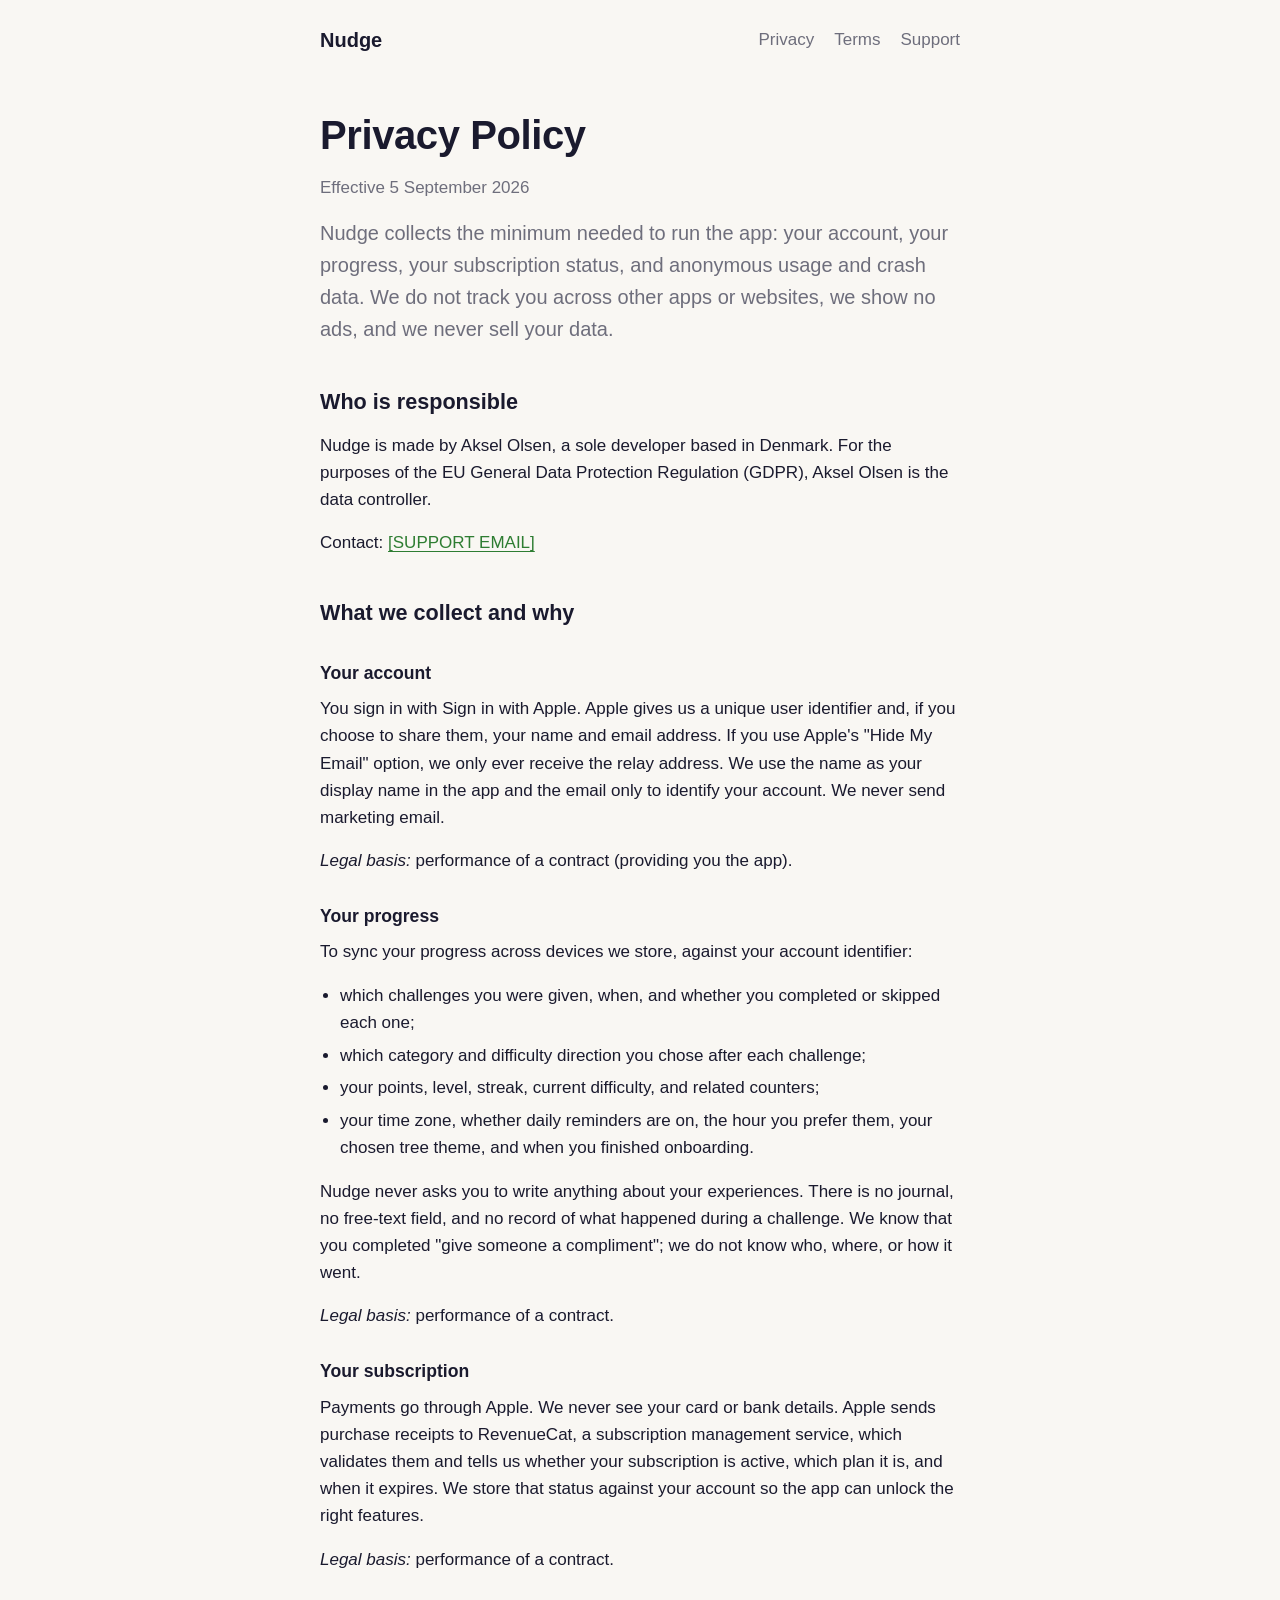
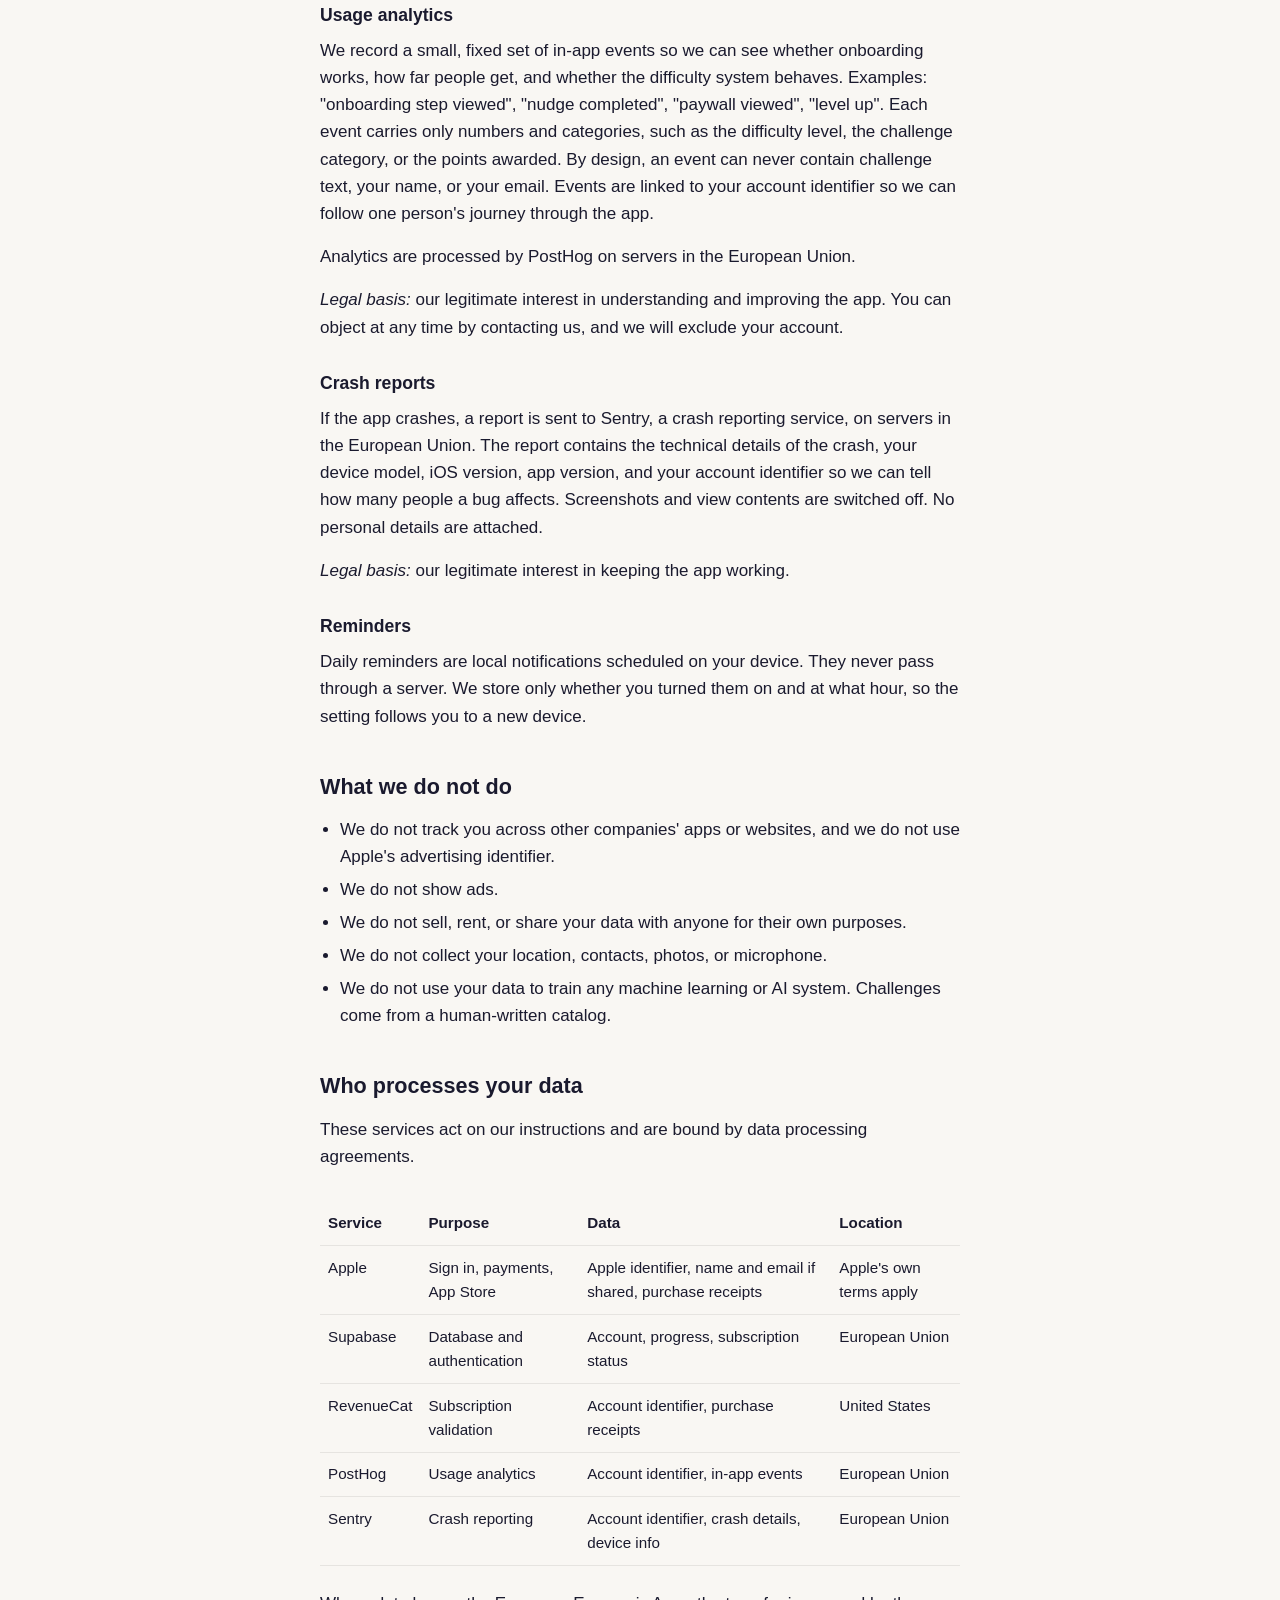
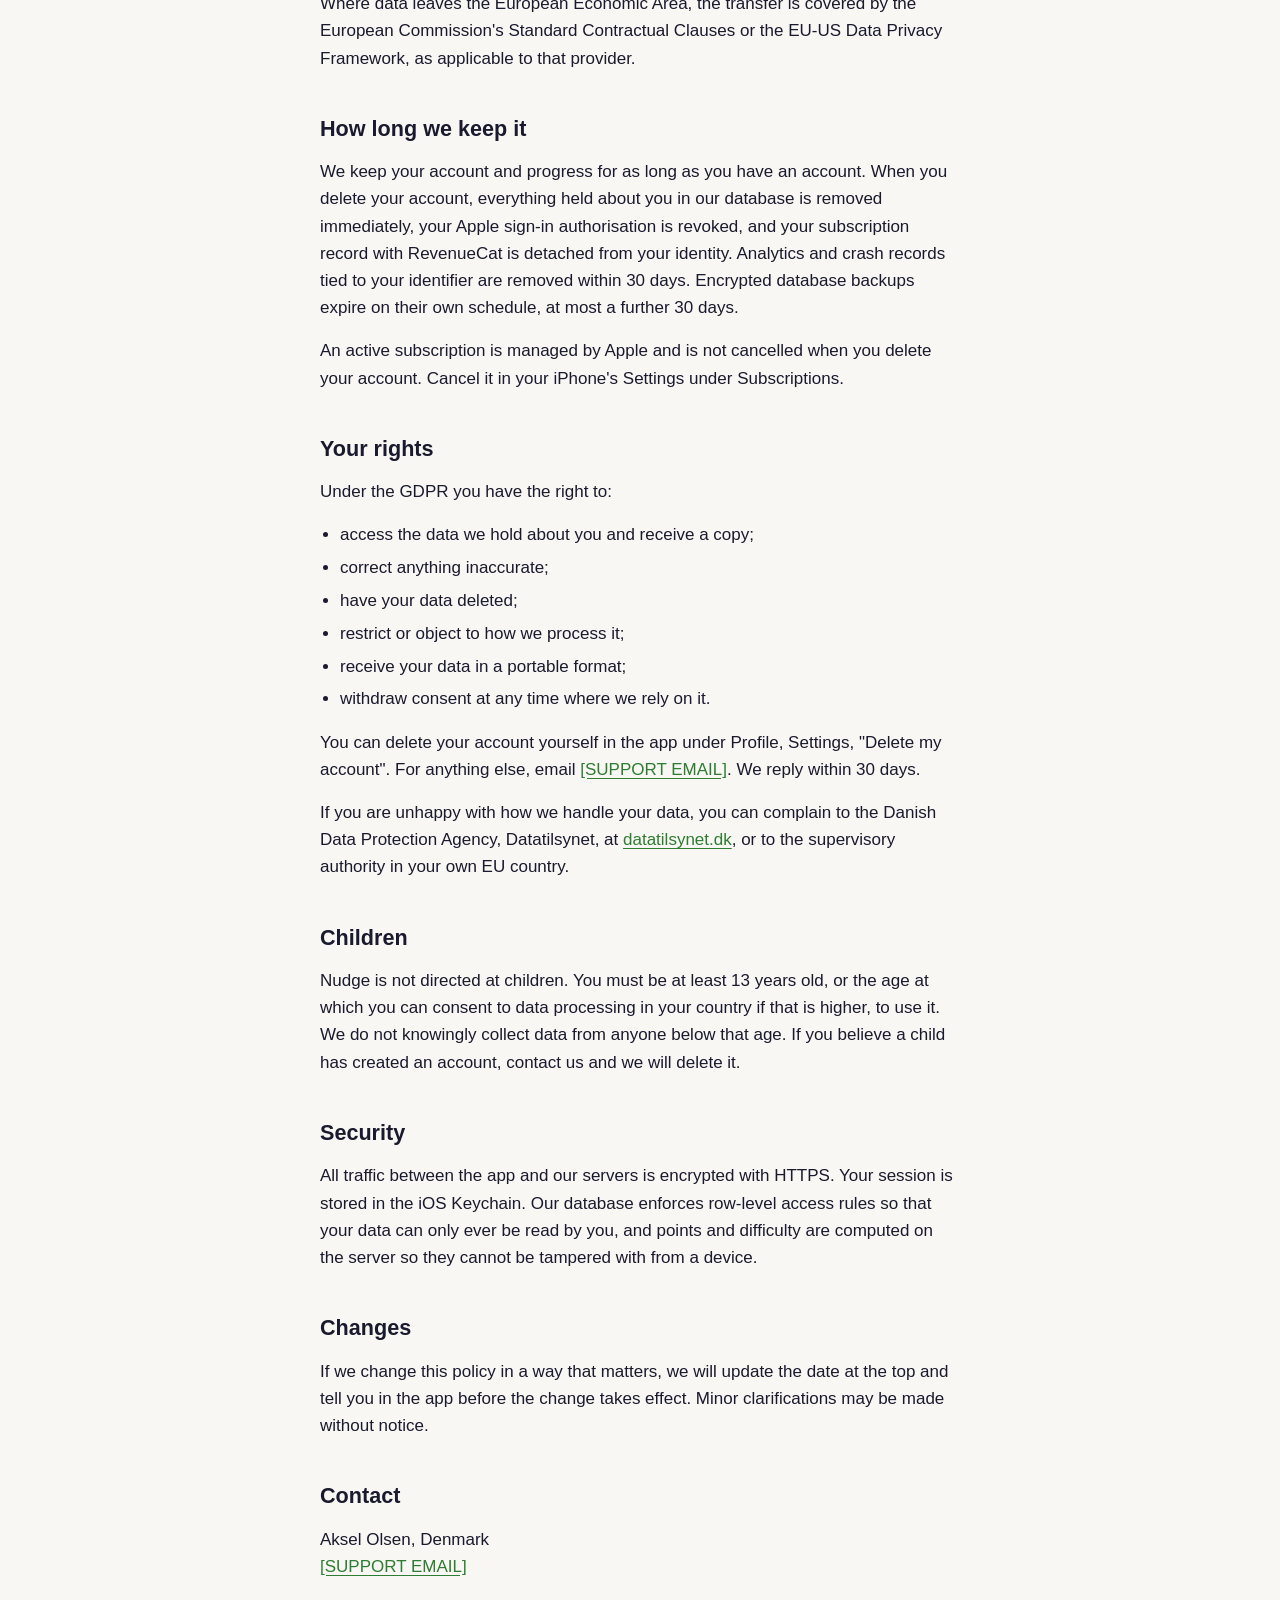
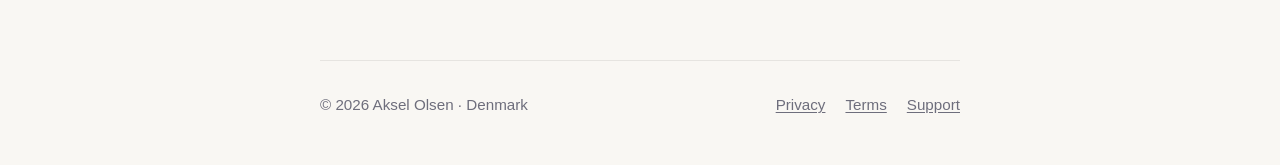
==== privacy.html @ 905de4e1 "Initial site: landing, privacy policy, terms of use, support Plain HTML and CSS for Vercel. Privacy " ====
<!DOCTYPE html>
<html lang="en">
<head>
  <meta charset="utf-8">
  <meta name="viewport" content="width=device-width, initial-scale=1">
  <title>Privacy Policy · Nudge</title>
  <meta name="description" content="How the Nudge iOS app collects, uses, and protects your data.">
  <link rel="stylesheet" href="styles.css">
</head>
<body>
  <header class="site-header">
    <a class="wordmark" href="index.html">Nudge</a>
    <nav>
      <a href="privacy.html">Privacy</a>
      <a href="terms.html">Terms</a>
      <a href="support.html">Support</a>
    </nav>
  </header>

  <main>
    <h1>Privacy Policy</h1>
    <p class="muted">Effective 5 September 2026</p>

    <p class="lede">Nudge collects the minimum needed to run the app: your account, your progress, your subscription status, and anonymous usage and crash data. We do not track you across other apps or websites, we show no ads, and we never sell your data.</p>

    <h2>Who is responsible</h2>
    <p>Nudge is made by Aksel Olsen, a sole developer based in Denmark. For the purposes of the EU General Data Protection Regulation (GDPR), Aksel Olsen is the data controller.</p>
    <p>Contact: <a href="mailto:[SUPPORT EMAIL]">[SUPPORT EMAIL]</a></p>

    <h2>What we collect and why</h2>

    <h3>Your account</h3>
    <p>You sign in with Sign in with Apple. Apple gives us a unique user identifier and, if you choose to share them, your name and email address. If you use Apple's "Hide My Email" option, we only ever receive the relay address. We use the name as your display name in the app and the email only to identify your account. We never send marketing email.</p>
    <p><em>Legal basis:</em> performance of a contract (providing you the app).</p>

    <h3>Your progress</h3>
    <p>To sync your progress across devices we store, against your account identifier:</p>
    <ul>
      <li>which challenges you were given, when, and whether you completed or skipped each one;</li>
      <li>which category and difficulty direction you chose after each challenge;</li>
      <li>your points, level, streak, current difficulty, and related counters;</li>
      <li>your time zone, whether daily reminders are on, the hour you prefer them, your chosen tree theme, and when you finished onboarding.</li>
    </ul>
    <p>Nudge never asks you to write anything about your experiences. There is no journal, no free-text field, and no record of what happened during a challenge. We know that you completed "give someone a compliment"; we do not know who, where, or how it went.</p>
    <p><em>Legal basis:</em> performance of a contract.</p>

    <h3>Your subscription</h3>
    <p>Payments go through Apple. We never see your card or bank details. Apple sends purchase receipts to RevenueCat, a subscription management service, which validates them and tells us whether your subscription is active, which plan it is, and when it expires. We store that status against your account so the app can unlock the right features.</p>
    <p><em>Legal basis:</em> performance of a contract.</p>

    <h3>Usage analytics</h3>
    <p>We record a small, fixed set of in-app events so we can see whether onboarding works, how far people get, and whether the difficulty system behaves. Examples: "onboarding step viewed", "nudge completed", "paywall viewed", "level up". Each event carries only numbers and categories, such as the difficulty level, the challenge category, or the points awarded. By design, an event can never contain challenge text, your name, or your email. Events are linked to your account identifier so we can follow one person's journey through the app.</p>
    <p>Analytics are processed by PostHog on servers in the European Union.</p>
    <p><em>Legal basis:</em> our legitimate interest in understanding and improving the app. You can object at any time by contacting us, and we will exclude your account.</p>

    <h3>Crash reports</h3>
    <p>If the app crashes, a report is sent to Sentry, a crash reporting service, on servers in the European Union. The report contains the technical details of the crash, your device model, iOS version, app version, and your account identifier so we can tell how many people a bug affects. Screenshots and view contents are switched off. No personal details are attached.</p>
    <p><em>Legal basis:</em> our legitimate interest in keeping the app working.</p>

    <h3>Reminders</h3>
    <p>Daily reminders are local notifications scheduled on your device. They never pass through a server. We store only whether you turned them on and at what hour, so the setting follows you to a new device.</p>

    <h2>What we do not do</h2>
    <ul>
      <li>We do not track you across other companies' apps or websites, and we do not use Apple's advertising identifier.</li>
      <li>We do not show ads.</li>
      <li>We do not sell, rent, or share your data with anyone for their own purposes.</li>
      <li>We do not collect your location, contacts, photos, or microphone.</li>
      <li>We do not use your data to train any machine learning or AI system. Challenges come from a human-written catalog.</li>
    </ul>

    <h2>Who processes your data</h2>
    <p>These services act on our instructions and are bound by data processing agreements.</p>
    <div class="table-wrap">
      <table>
        <thead>
          <tr><th>Service</th><th>Purpose</th><th>Data</th><th>Location</th></tr>
        </thead>
        <tbody>
          <tr><td>Apple</td><td>Sign in, payments, App Store</td><td>Apple identifier, name and email if shared, purchase receipts</td><td>Apple's own terms apply</td></tr>
          <tr><td>Supabase</td><td>Database and authentication</td><td>Account, progress, subscription status</td><td>European Union</td></tr>
          <tr><td>RevenueCat</td><td>Subscription validation</td><td>Account identifier, purchase receipts</td><td>United States</td></tr>
          <tr><td>PostHog</td><td>Usage analytics</td><td>Account identifier, in-app events</td><td>European Union</td></tr>
          <tr><td>Sentry</td><td>Crash reporting</td><td>Account identifier, crash details, device info</td><td>European Union</td></tr>
        </tbody>
      </table>
    </div>
    <p>Where data leaves the European Economic Area, the transfer is covered by the European Commission's Standard Contractual Clauses or the EU-US Data Privacy Framework, as applicable to that provider.</p>

    <h2>How long we keep it</h2>
    <p>We keep your account and progress for as long as you have an account. When you delete your account, everything held about you in our database is removed immediately, your Apple sign-in authorisation is revoked, and your subscription record with RevenueCat is detached from your identity. Analytics and crash records tied to your identifier are removed within 30 days. Encrypted database backups expire on their own schedule, at most a further 30 days.</p>
    <p>An active subscription is managed by Apple and is not cancelled when you delete your account. Cancel it in your iPhone's Settings under Subscriptions.</p>

    <h2>Your rights</h2>
    <p>Under the GDPR you have the right to:</p>
    <ul>
      <li>access the data we hold about you and receive a copy;</li>
      <li>correct anything inaccurate;</li>
      <li>have your data deleted;</li>
      <li>restrict or object to how we process it;</li>
      <li>receive your data in a portable format;</li>
      <li>withdraw consent at any time where we rely on it.</li>
    </ul>
    <p>You can delete your account yourself in the app under Profile, Settings, "Delete my account". For anything else, email <a href="mailto:[SUPPORT EMAIL]">[SUPPORT EMAIL]</a>. We reply within 30 days.</p>
    <p>If you are unhappy with how we handle your data, you can complain to the Danish Data Protection Agency, Datatilsynet, at <a href="https://www.datatilsynet.dk" rel="noopener">datatilsynet.dk</a>, or to the supervisory authority in your own EU country.</p>

    <h2>Children</h2>
    <p>Nudge is not directed at children. You must be at least 13 years old, or the age at which you can consent to data processing in your country if that is higher, to use it. We do not knowingly collect data from anyone below that age. If you believe a child has created an account, contact us and we will delete it.</p>

    <h2>Security</h2>
    <p>All traffic between the app and our servers is encrypted with HTTPS. Your session is stored in the iOS Keychain. Our database enforces row-level access rules so that your data can only ever be read by you, and points and difficulty are computed on the server so they cannot be tampered with from a device.</p>

    <h2>Changes</h2>
    <p>If we change this policy in a way that matters, we will update the date at the top and tell you in the app before the change takes effect. Minor clarifications may be made without notice.</p>

    <h2>Contact</h2>
    <p>Aksel Olsen, Denmark<br>
    <a href="mailto:[SUPPORT EMAIL]">[SUPPORT EMAIL]</a></p>
  </main>

  <footer class="site-footer">
    <p>© 2026 Aksel Olsen · Denmark</p>
    <nav>
      <a href="privacy.html">Privacy</a>
      <a href="terms.html">Terms</a>
      <a href="support.html">Support</a>
    </nav>
  </footer>
</body>
</html>
---- styles.css ----
/* Nudge website. Colours are the app's own tokens (design/tokens.json). */

:root {
  color-scheme: light dark;
  --surface: #F9F7F3;
  --surface-muted: #F0EDE8;
  --text: #1A1A2E;
  --text-secondary: #6E6E7C;
  --accent: #2E7D32;
  --accent-soft: #4CAF72;
  --border: rgba(0, 0, 0, 0.08);
  --radius: 14px;
  --measure: 40rem;
}

@media (prefers-color-scheme: dark) {
  :root {
    --surface: #252525;
    --surface-muted: #333333;
    --text: #FBFBFB;
    --text-secondary: #B4B4B4;
    --accent: #7ED39B;
    --accent-soft: #4CAF72;
    --border: rgba(255, 255, 255, 0.12);
  }
}

* { box-sizing: border-box; }

html { -webkit-text-size-adjust: 100%; }

body {
  margin: 0;
  background: var(--surface);
  color: var(--text);
  font-family: -apple-system, BlinkMacSystemFont, "SF Pro Text", "Segoe UI", Roboto, Helvetica, Arial, sans-serif;
  font-size: 1.0625rem;
  line-height: 1.6;
}

a { color: var(--accent); text-underline-offset: 0.15em; }
a:hover { color: var(--accent-soft); }

.site-header, .site-footer, main {
  width: min(100% - 2.5rem, var(--measure));
  margin-inline: auto;
}

.site-header {
  display: flex;
  align-items: center;
  justify-content: space-between;
  gap: 1rem;
  padding-block: 1.5rem;
}

.wordmark {
  font-weight: 600;
  font-size: 1.25rem;
  text-decoration: none;
  color: var(--text);
}

.site-header nav, .site-footer nav { display: flex; gap: 1.25rem; flex-wrap: wrap; }
.site-header nav a { text-decoration: none; color: var(--text-secondary); }
.site-header nav a:hover { color: var(--text); }

main { padding-block: 2rem 4rem; }

h1 { font-size: clamp(1.9rem, 5vw, 2.5rem); line-height: 1.15; margin: 0 0 1rem; letter-spacing: -0.01em; }
h2 { font-size: 1.35rem; margin: 2.5rem 0 0.75rem; }
h3 { font-size: 1.1rem; margin: 1.75rem 0 0.5rem; }
p, ul, ol { margin: 0 0 1rem; }
ul, ol { padding-left: 1.25rem; }
li { margin-bottom: 0.35rem; }

.lede { font-size: 1.25rem; color: var(--text-secondary); margin-bottom: 2rem; }
.muted { color: var(--text-secondary); }

.hero { padding-block: 3rem 2rem; }
.hero p { max-width: 34rem; }

.pill {
  display: inline-block;
  padding: 0.5rem 1.1rem;
  border-radius: 999px;
  background: var(--surface-muted);
  color: var(--text-secondary);
  font-weight: 500;
}

.card {
  background: var(--surface-muted);
  border-radius: var(--radius);
  padding: 1.25rem 1.5rem;
  margin: 1.5rem 0;
}

.card p:last-child { margin-bottom: 0; }

table { width: 100%; border-collapse: collapse; margin: 1rem 0 1.5rem; font-size: 0.95rem; }
th, td { text-align: left; vertical-align: top; padding: 0.6rem 0.5rem; border-bottom: 1px solid var(--border); }
th { font-weight: 600; }
.table-wrap { overflow-x: auto; }

.site-footer {
  padding-block: 2rem 3rem;
  border-top: 1px solid var(--border);
  color: var(--text-secondary);
  font-size: 0.95rem;
  display: flex;
  justify-content: space-between;
  gap: 1rem;
  flex-wrap: wrap;
}
.site-footer p { margin: 0; }
.site-footer a { color: var(--text-secondary); }
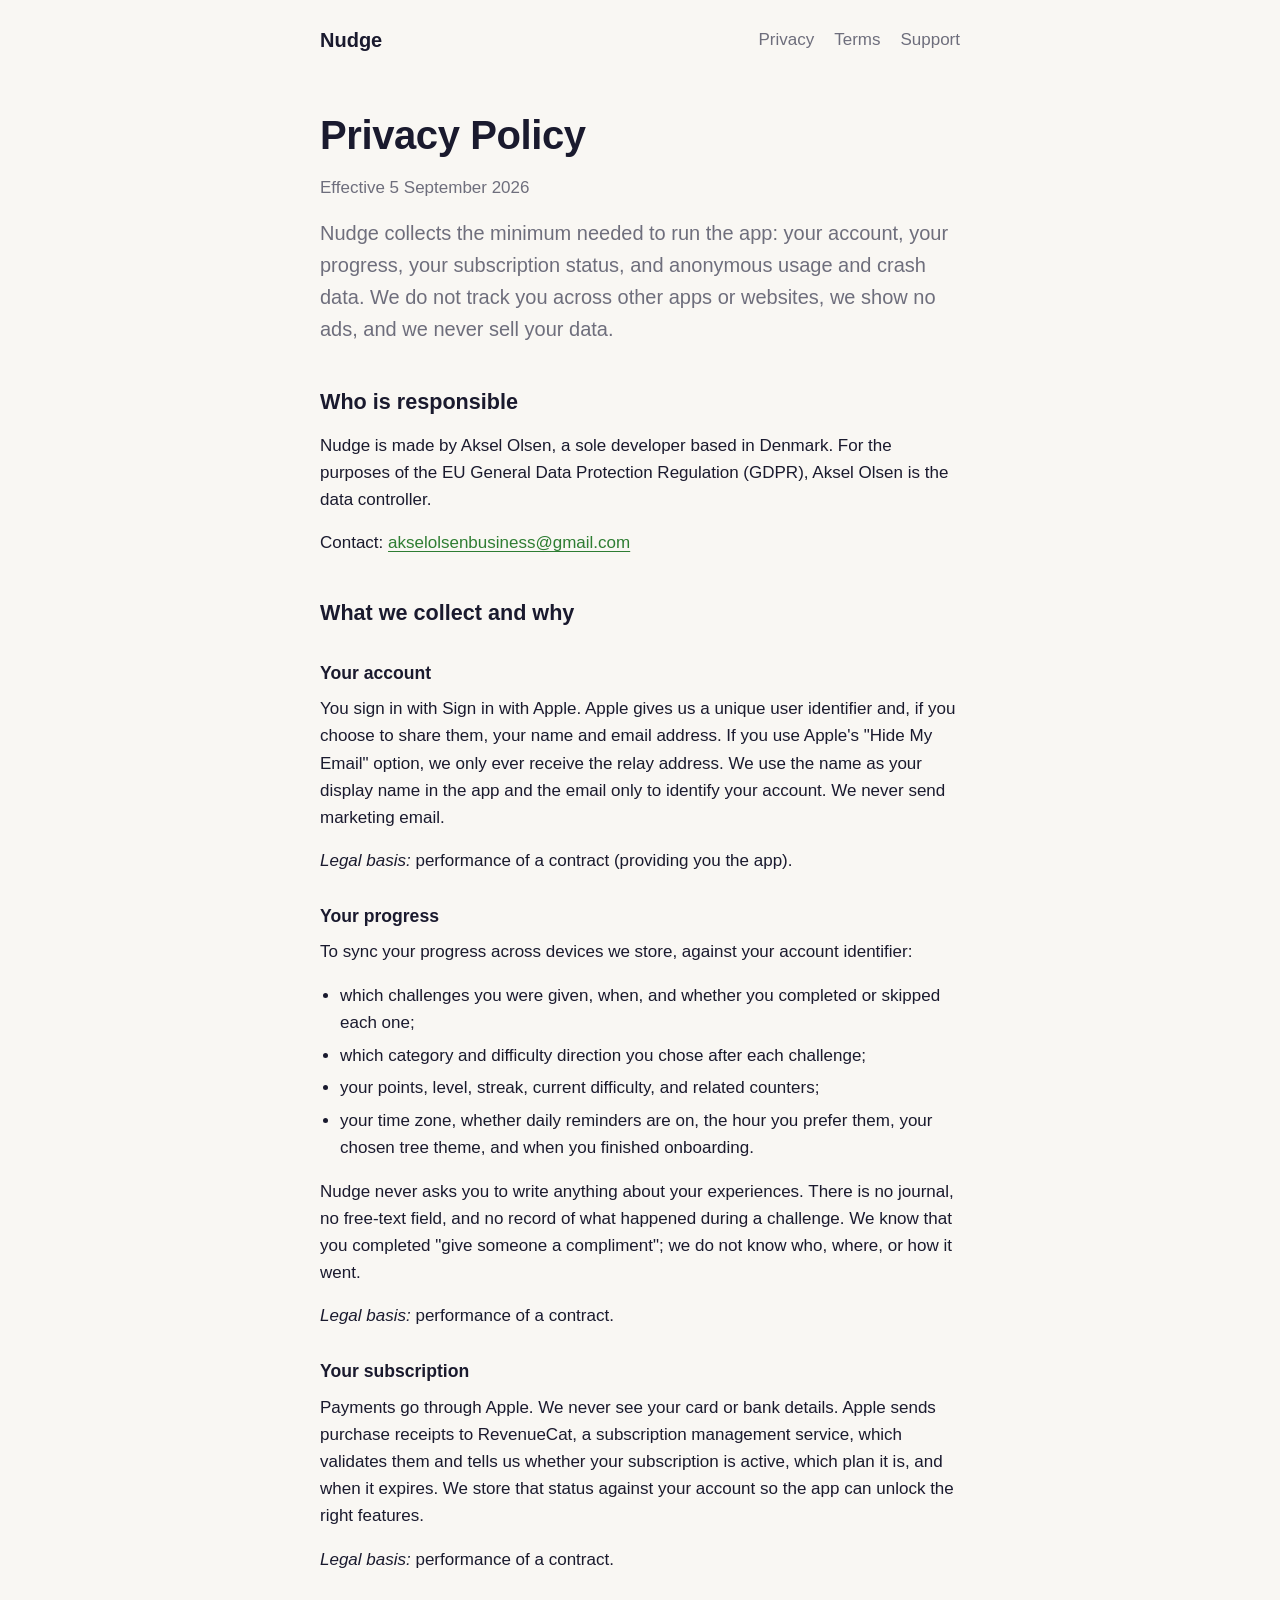
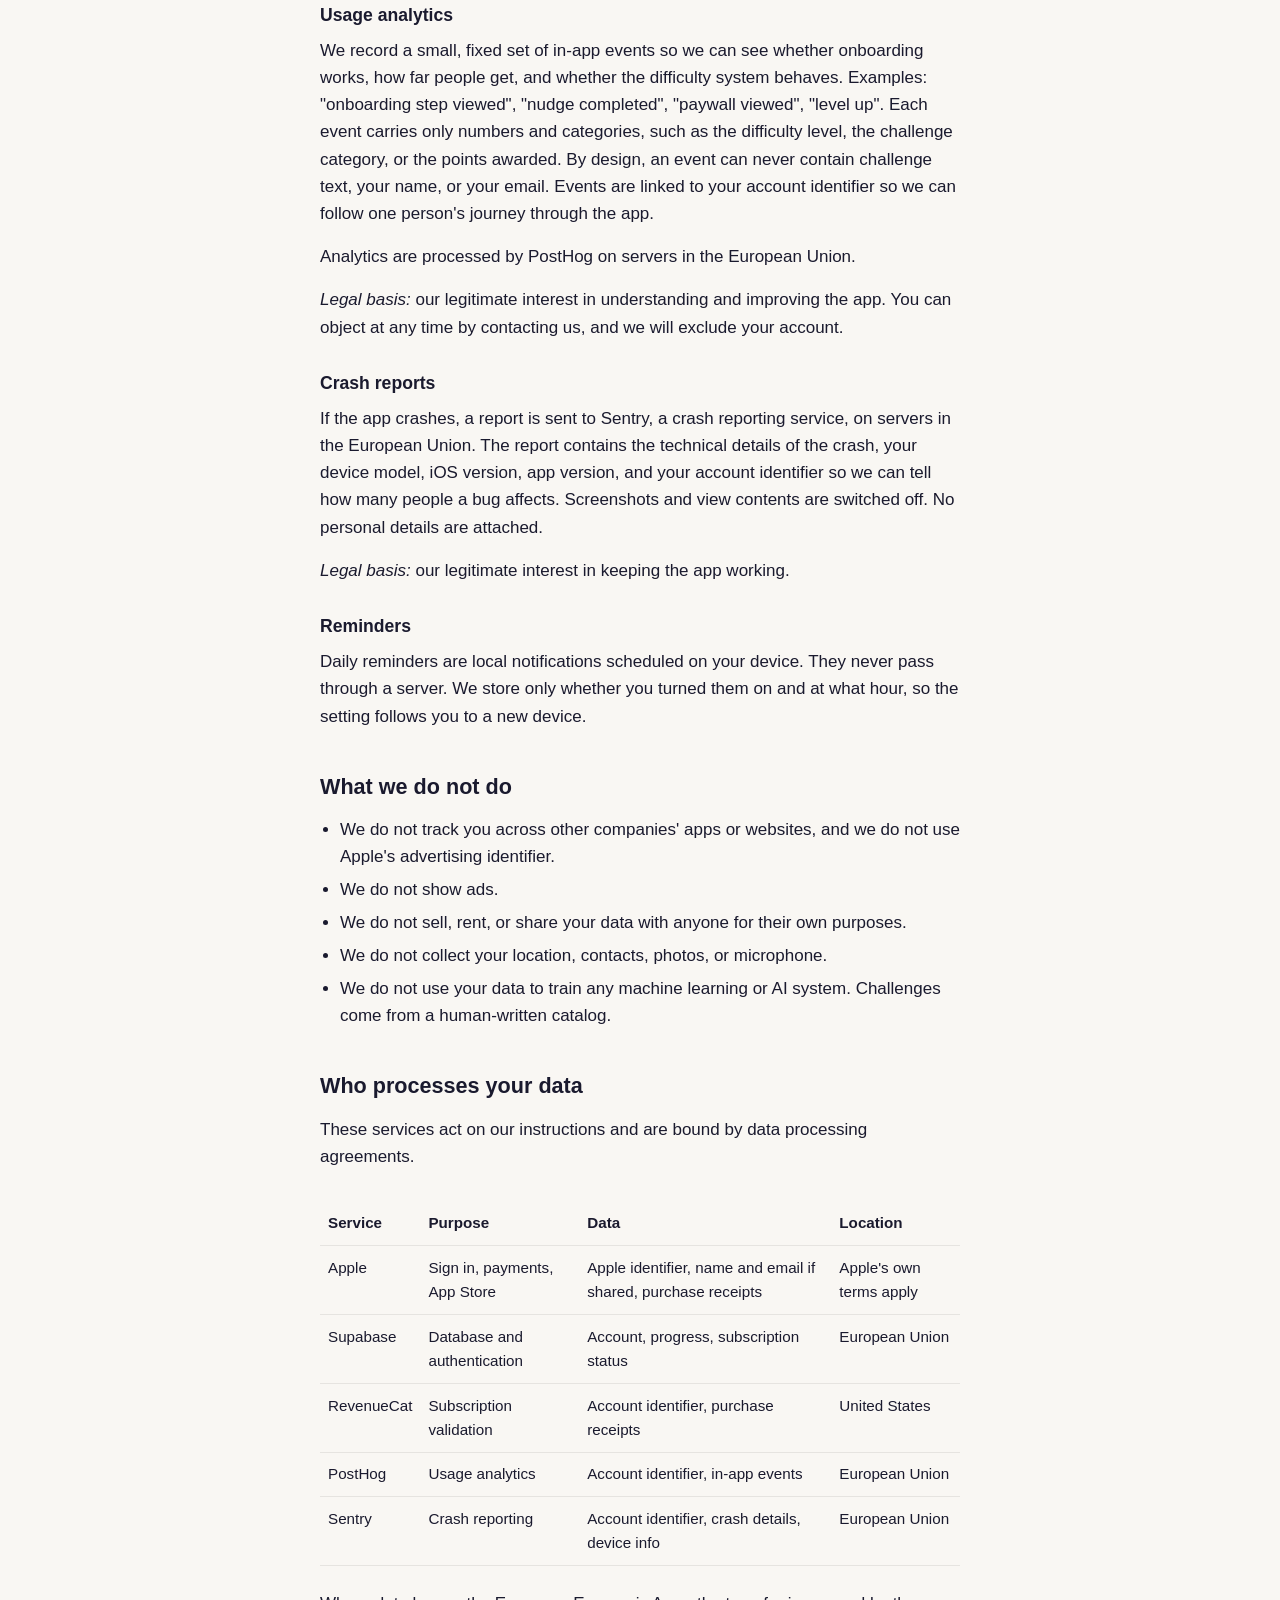
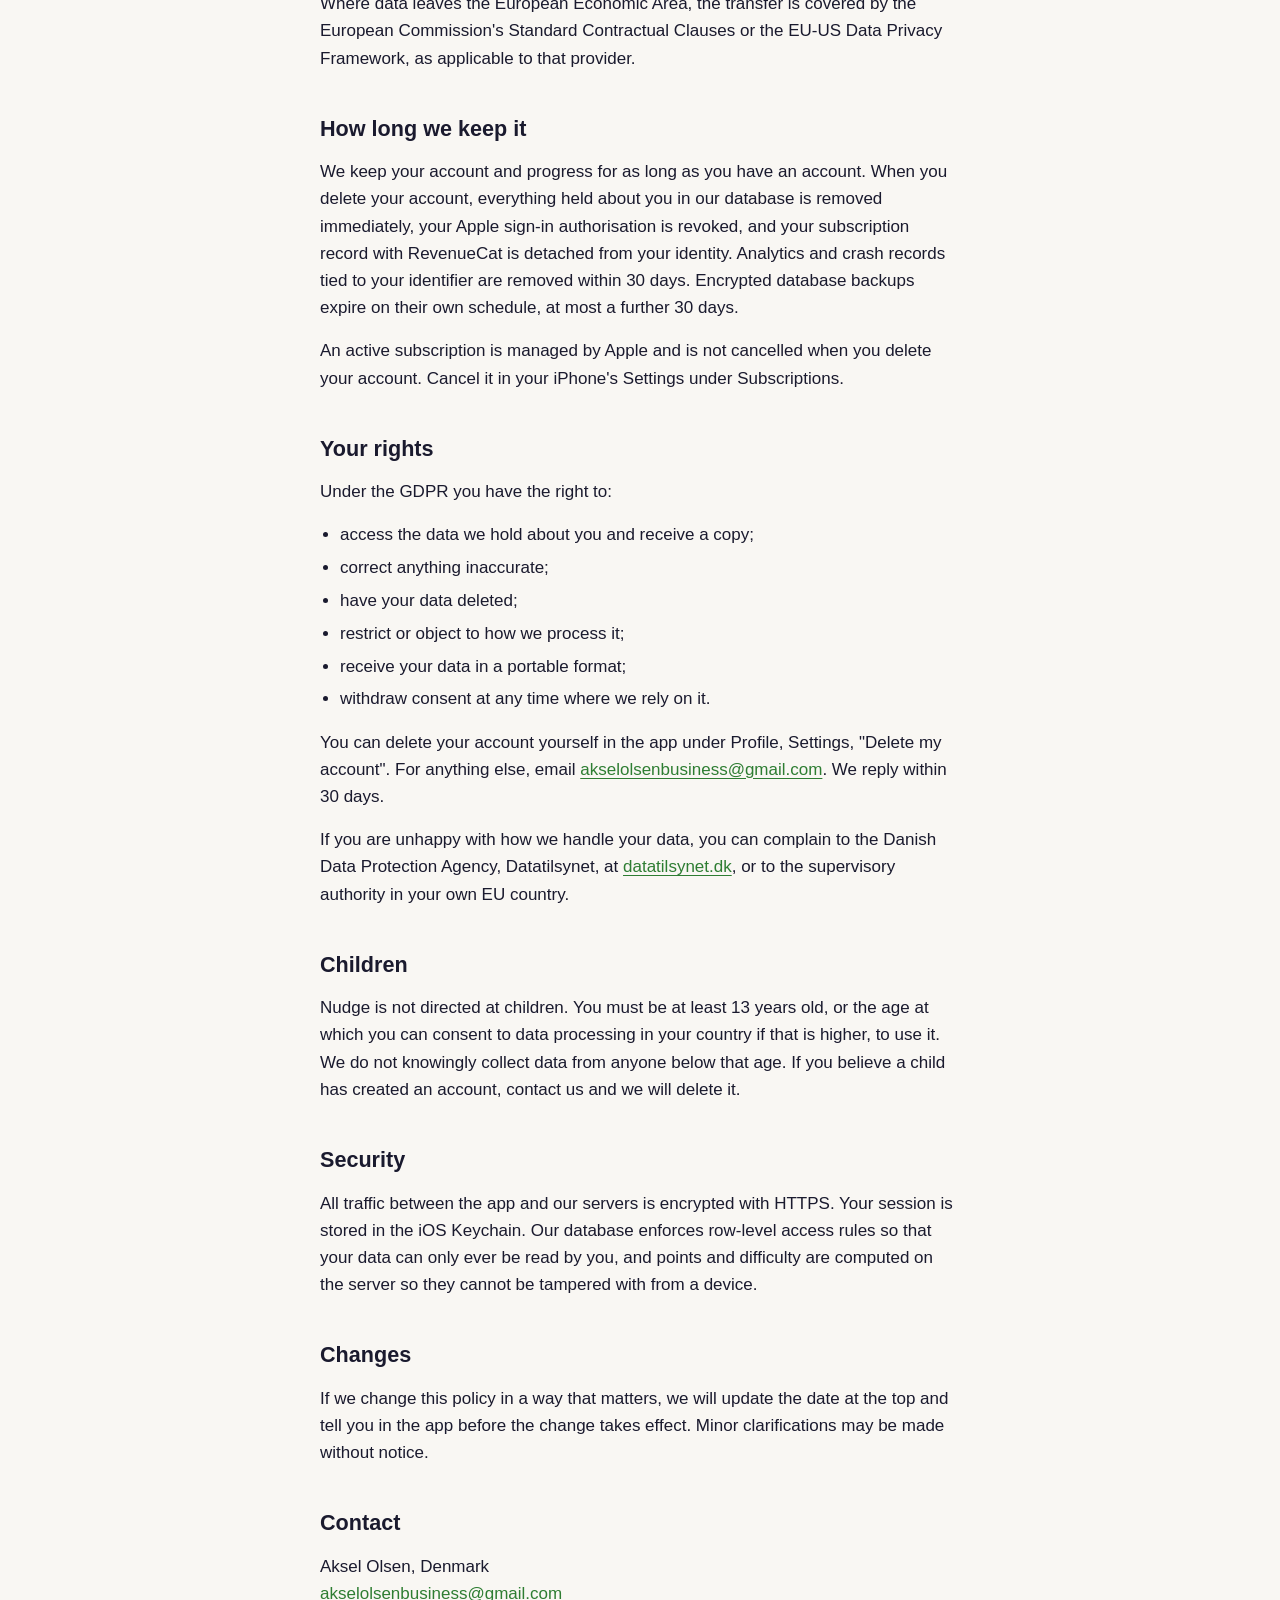
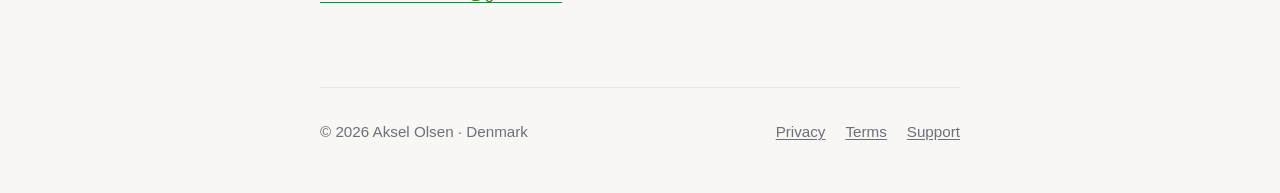
==== commit 3fdbd5f2: "Set the support email Co-Authored-By: Claude Fable 5.1 <noreply@anthropic.com>" ====
--- a/privacy.html
+++ b/privacy.html
@@ -25,7 +25,7 @@
 
     <h2>Who is responsible</h2>
     <p>Nudge is made by Aksel Olsen, a sole developer based in Denmark. For the purposes of the EU General Data Protection Regulation (GDPR), Aksel Olsen is the data controller.</p>
-    <p>Contact: <a href="mailto:[SUPPORT EMAIL]">[SUPPORT EMAIL]</a></p>
+    <p>Contact: <a href="mailto:akselolsenbusiness@gmail.com">akselolsenbusiness@gmail.com</a></p>
 
     <h2>What we collect and why</h2>
 
@@ -77,11 +77,11 @@
           <tr><th>Service</th><th>Purpose</th><th>Data</th><th>Location</th></tr>
         </thead>
         <tbody>
-          <tr><td>Apple</td><td>Sign in, payments, App Store</td><td>Apple identifier, name and email if shared, purchase receipts</td><td>Apple's own terms apply</td></tr>
-          <tr><td>Supabase</td><td>Database and authentication</td><td>Account, progress, subscription status</td><td>European Union</td></tr>
-          <tr><td>RevenueCat</td><td>Subscription validation</td><td>Account identifier, purchase receipts</td><td>United States</td></tr>
-          <tr><td>PostHog</td><td>Usage analytics</td><td>Account identifier, in-app events</td><td>European Union</td></tr>
-          <tr><td>Sentry</td><td>Crash reporting</td><td>Account identifier, crash details, device info</td><td>European Union</td></tr>
+          <tr><td data-label="Service">Apple</td><td data-label="Purpose">Sign in, payments, App Store</td><td data-label="Data">Apple identifier, name and email if shared, purchase receipts</td><td data-label="Location">Apple's own terms apply</td></tr>
+          <tr><td data-label="Service">Supabase</td><td data-label="Purpose">Database and authentication</td><td data-label="Data">Account, progress, subscription status</td><td data-label="Location">European Union</td></tr>
+          <tr><td data-label="Service">RevenueCat</td><td data-label="Purpose">Subscription validation</td><td data-label="Data">Account identifier, purchase receipts</td><td data-label="Location">United States</td></tr>
+          <tr><td data-label="Service">PostHog</td><td data-label="Purpose">Usage analytics</td><td data-label="Data">Account identifier, in-app events</td><td data-label="Location">European Union</td></tr>
+          <tr><td data-label="Service">Sentry</td><td data-label="Purpose">Crash reporting</td><td data-label="Data">Account identifier, crash details, device info</td><td data-label="Location">European Union</td></tr>
         </tbody>
       </table>
     </div>
@@ -101,7 +101,7 @@
       <li>receive your data in a portable format;</li>
       <li>withdraw consent at any time where we rely on it.</li>
     </ul>
-    <p>You can delete your account yourself in the app under Profile, Settings, "Delete my account". For anything else, email <a href="mailto:[SUPPORT EMAIL]">[SUPPORT EMAIL]</a>. We reply within 30 days.</p>
+    <p>You can delete your account yourself in the app under Profile, Settings, "Delete my account". For anything else, email <a href="mailto:akselolsenbusiness@gmail.com">akselolsenbusiness@gmail.com</a>. We reply within 30 days.</p>
     <p>If you are unhappy with how we handle your data, you can complain to the Danish Data Protection Agency, Datatilsynet, at <a href="https://www.datatilsynet.dk" rel="noopener">datatilsynet.dk</a>, or to the supervisory authority in your own EU country.</p>
 
     <h2>Children</h2>
@@ -115,7 +115,7 @@
 
     <h2>Contact</h2>
     <p>Aksel Olsen, Denmark<br>
-    <a href="mailto:[SUPPORT EMAIL]">[SUPPORT EMAIL]</a></p>
+    <a href="mailto:akselolsenbusiness@gmail.com">akselolsenbusiness@gmail.com</a></p>
   </main>
 
   <footer class="site-footer">
--- a/styles.css
+++ b/styles.css
@@ -115,3 +115,12 @@
 }
 .site-footer p { margin: 0; }
 .site-footer a { color: var(--text-secondary); }
+
+/* On a phone, the processor table stacks: each row becomes a small card. */
+@media (max-width: 600px) {
+  table thead { display: none; }
+  table, tbody, tr, td { display: block; width: 100%; }
+  tr { padding: 0.75rem 0; border-bottom: 1px solid var(--border); }
+  td { border: 0; padding: 0.15rem 0; }
+  td::before { content: attr(data-label) ": "; font-weight: 600; }
+}
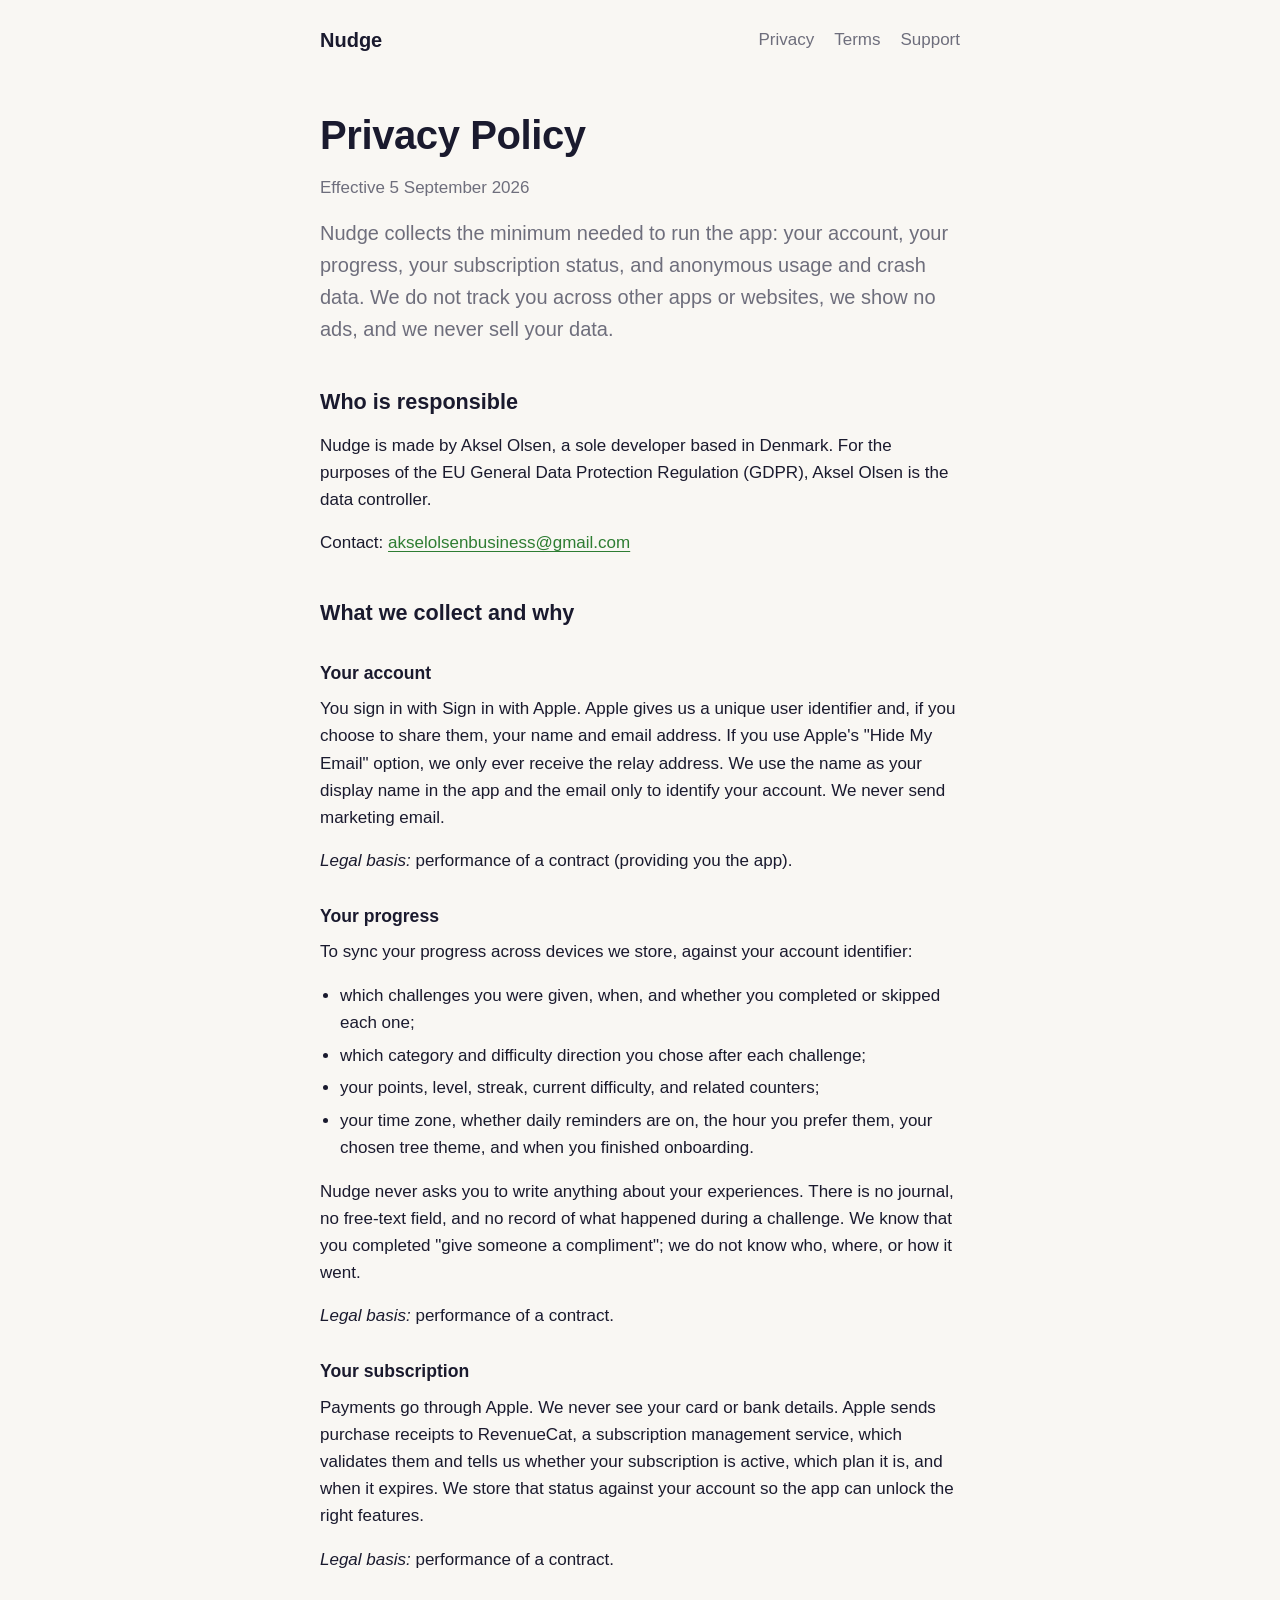
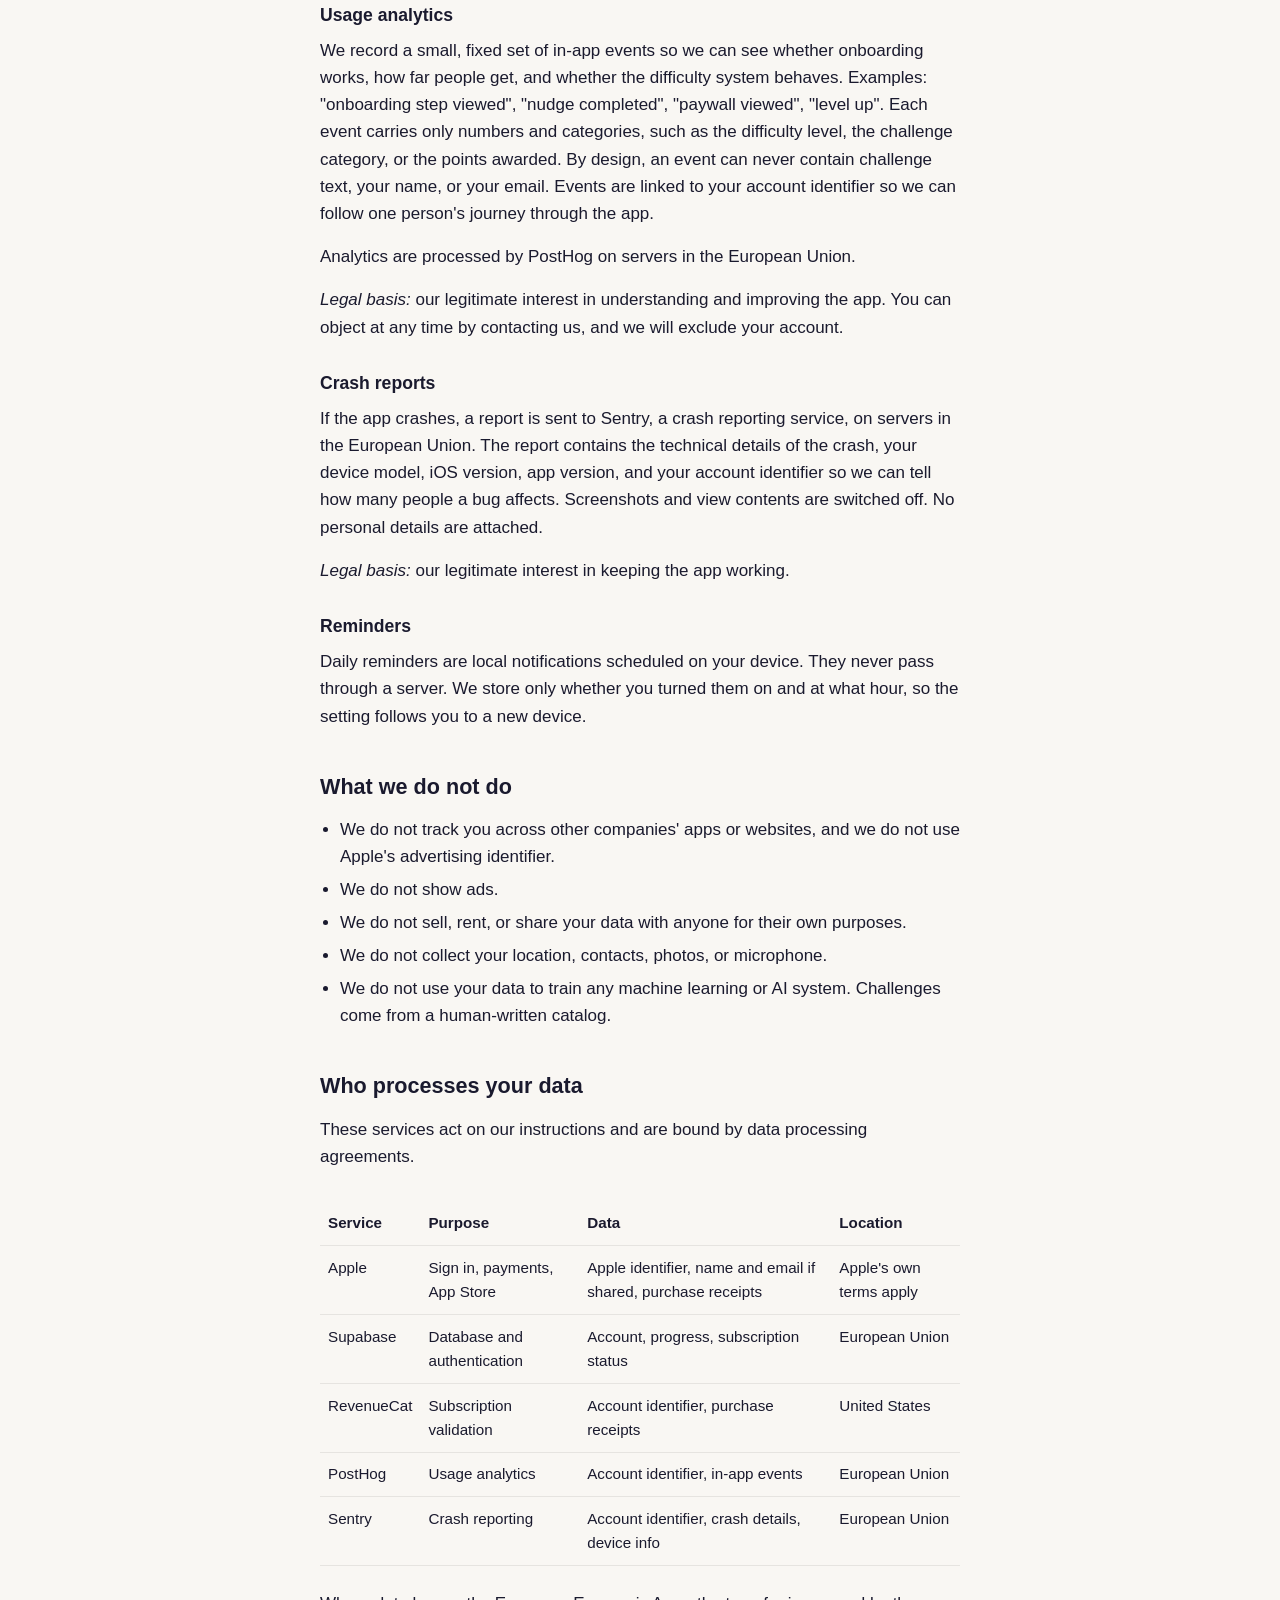
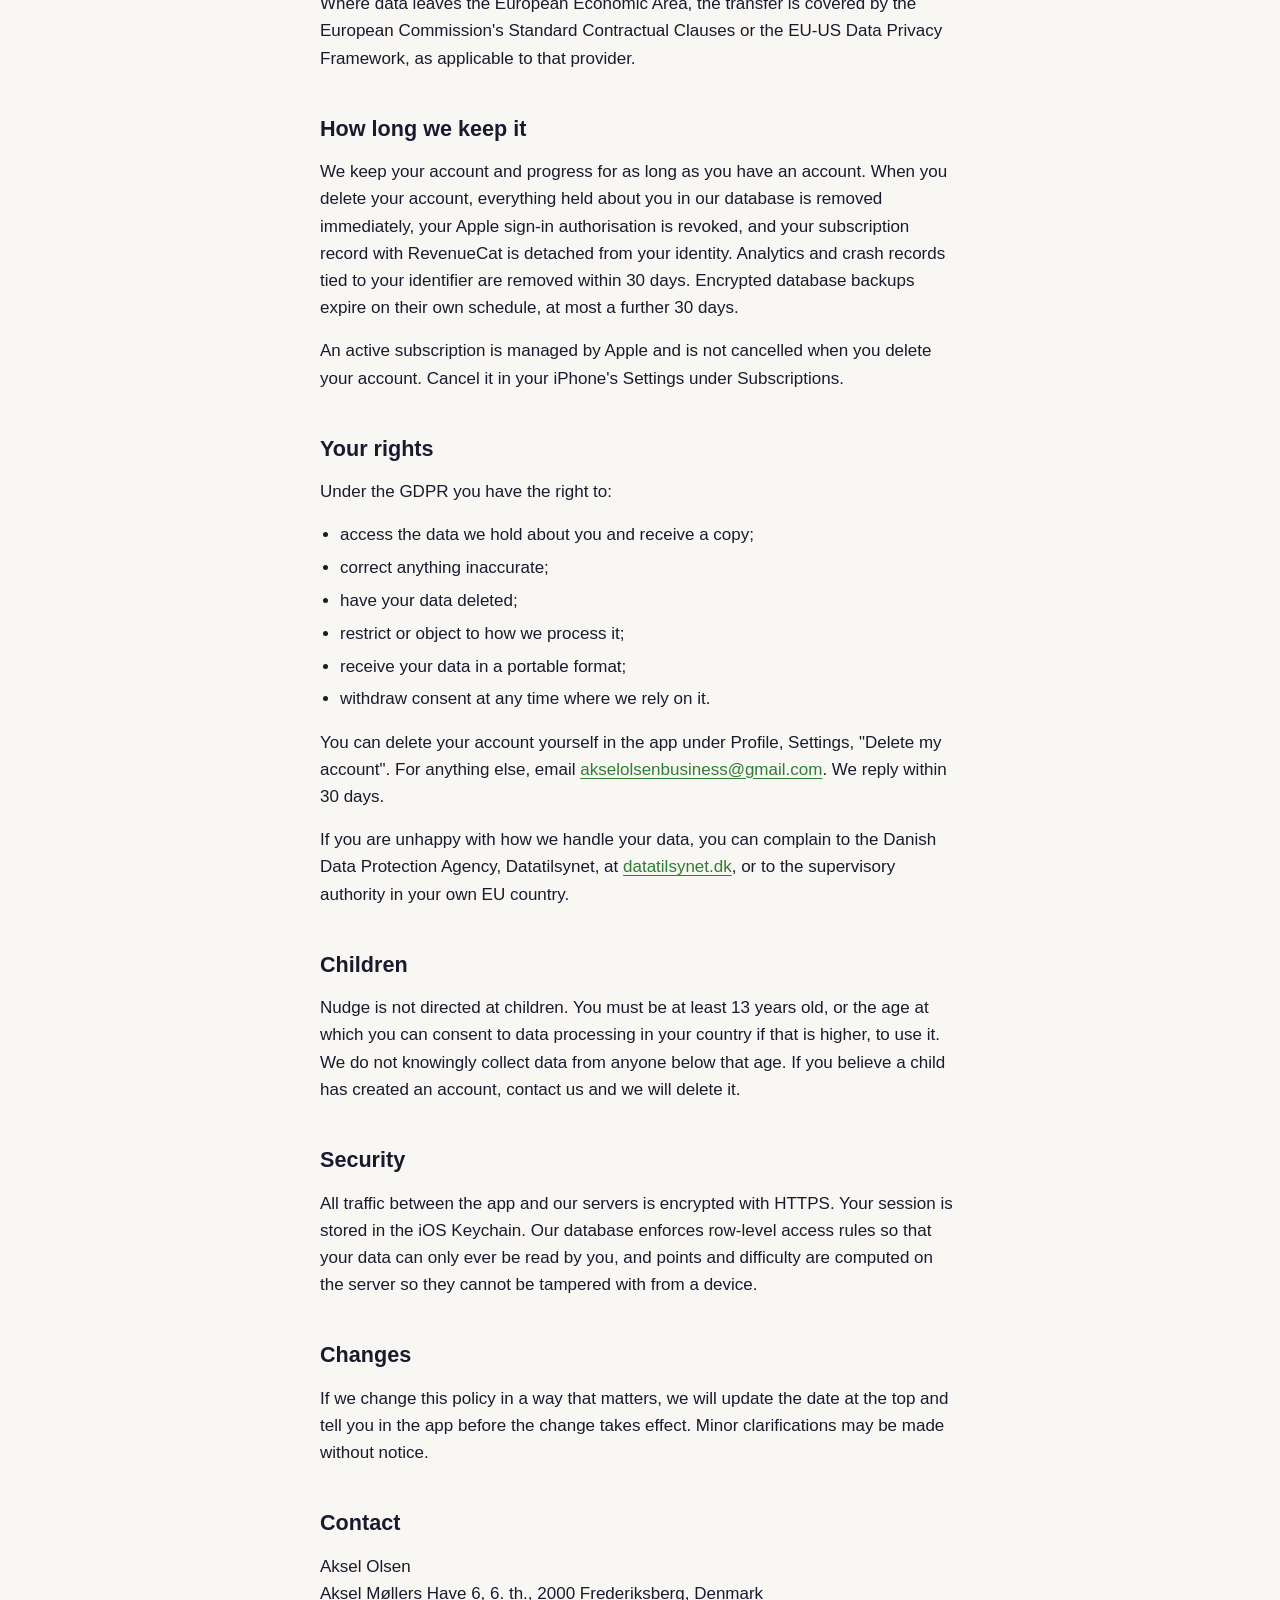
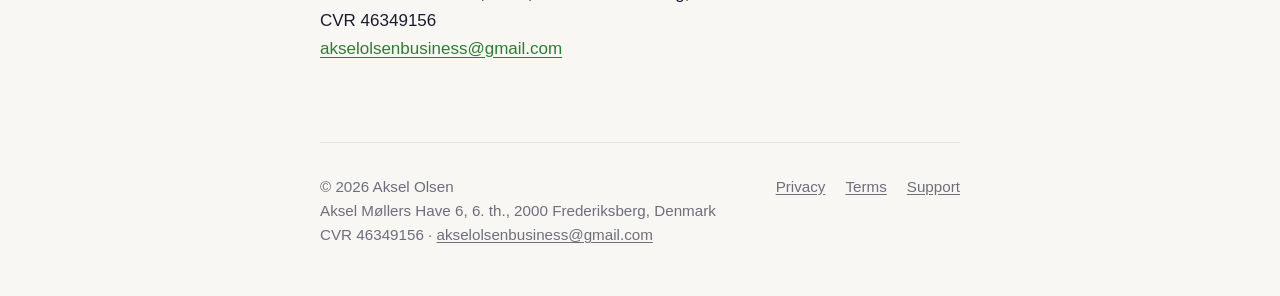
==== commit d6eed375: "Legal details in the footer and contact blocks: address and CVR Danish E-Commerce Act section 7: nam" ====
--- a/privacy.html
+++ b/privacy.html
@@ -114,12 +114,16 @@
     <p>If we change this policy in a way that matters, we will update the date at the top and tell you in the app before the change takes effect. Minor clarifications may be made without notice.</p>
 
     <h2>Contact</h2>
-    <p>Aksel Olsen, Denmark<br>
+    <p>Aksel Olsen<br>
+    Aksel Møllers Have 6, 6. th., 2000 Frederiksberg, Denmark<br>
+    CVR 46349156<br>
     <a href="mailto:akselolsenbusiness@gmail.com">akselolsenbusiness@gmail.com</a></p>
   </main>
 
   <footer class="site-footer">
-    <p>© 2026 Aksel Olsen · Denmark</p>
+    <p>© 2026 Aksel Olsen<br>
+    Aksel Møllers Have 6, 6. th., 2000 Frederiksberg, Denmark<br>
+    CVR 46349156 · <a href="mailto:akselolsenbusiness@gmail.com">akselolsenbusiness@gmail.com</a></p>
     <nav>
       <a href="privacy.html">Privacy</a>
       <a href="terms.html">Terms</a>
